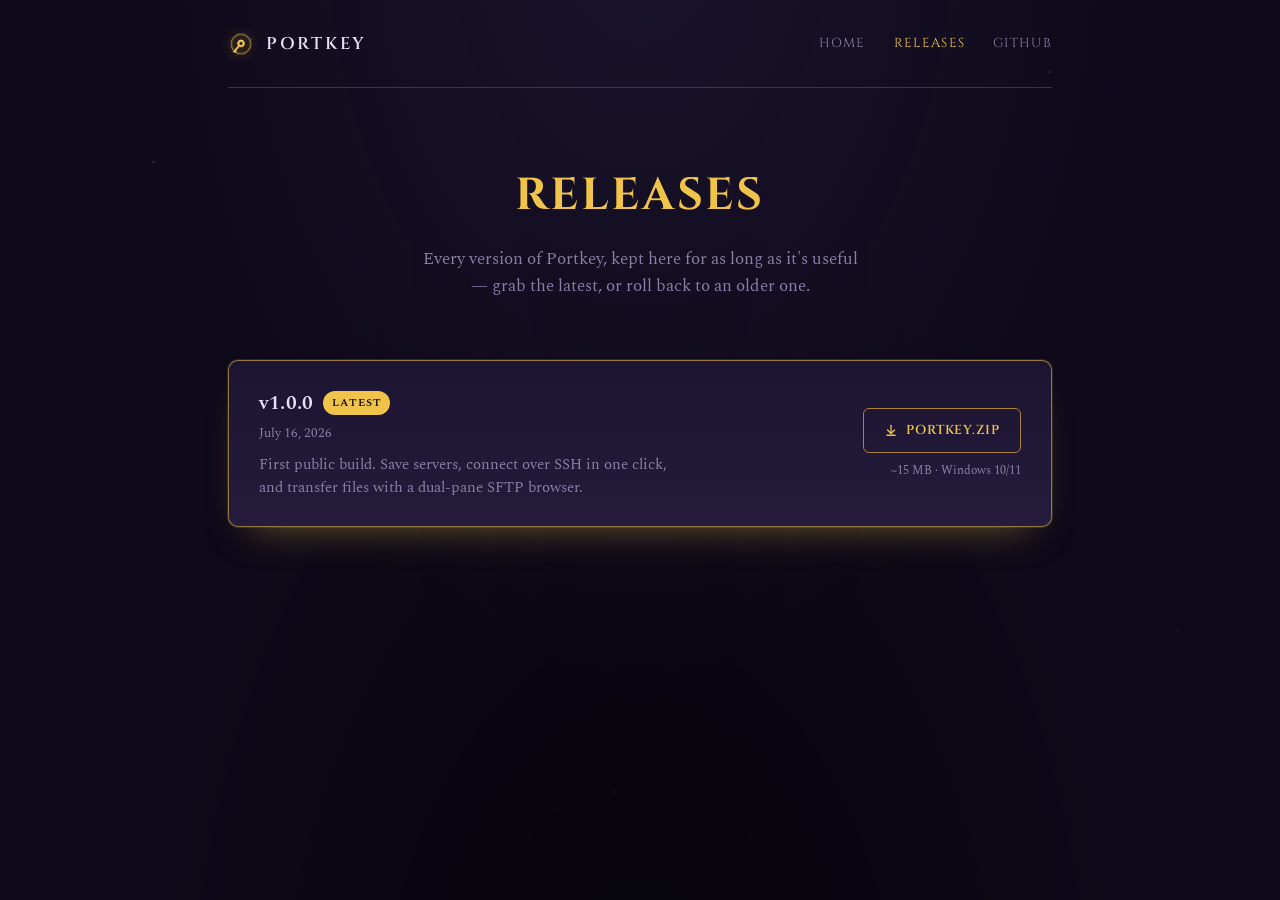
==== docs/releases.html @ 5dbdff90 "Add website: home page + all-versions releases page Minimal static site under docs/ for GitHub Pages" ====
<!doctype html>
<html lang="en">
<head>
<meta charset="utf-8">
<meta name="viewport" content="width=device-width, initial-scale=1">
<title>Releases — Portkey</title>
<meta name="description" content="Every released version of Portkey for Windows, with direct downloads.">
<link rel="icon" href="assets/icon.ico">
<link rel="stylesheet" href="assets/style.css">
</head>
<body>
<div class="wrap">

  <nav class="nav">
    <a class="nav__brand" href="index.html">
      <img src="assets/logo_header.png" alt="">
      <span class="nav__wordmark">Portkey</span>
    </a>
    <div class="nav__links">
      <a href="index.html">Home</a>
      <a href="releases.html" aria-current="page">Releases</a>
      <a href="https://github.com/GhostGeorge/portkey">GitHub</a>
    </div>
  </nav>

  <header class="page-head">
    <h1>Releases</h1>
    <p>Every version of Portkey, kept here for as long as it's useful — grab the latest, or roll back to an older one.</p>
  </header>

  <section class="release-list">

    <article class="release release--latest">
      <div class="release__info">
        <h2>v1.0.0 <span class="tag">Latest</span></h2>
        <p class="release__date">July 16, 2026</p>
        <p class="release__notes">First public build. Save servers, connect over SSH in one click, and transfer files with a dual-pane SFTP browser.</p>
      </div>
      <div class="release__action">
        <a class="btn-secondary" href="https://github.com/GhostGeorge/portkey/releases/download/v1.0.0/Portkey.zip" download>
          <svg viewBox="0 0 24 24" fill="none" stroke="currentColor" stroke-width="2.2" stroke-linecap="round" stroke-linejoin="round">
            <path d="M12 4v12"></path>
            <path d="M6 12l6 6 6-6"></path>
            <path d="M5 21h14"></path>
          </svg>
          Portkey.zip
        </a>
        <span class="release__size">~15 MB · Windows 10/11</span>
      </div>
    </article>

  </section>

</div>
</body>
</html>
---- docs/assets/style.css ----
/* Portkey site — shared styles. Palette lifted verbatim from portkey.pyw's
   BG_DARK / BG_PANEL / GOLD constants so the site reads as the same object
   as the app. */

@import url('https://fonts.googleapis.com/css2?family=Cinzel:wght@500;600;700&family=Spectral:ital,wght@0,400;0,500;0,600;1,400&display=swap');

:root {
  --bg-dark: #0f0a1a;
  --bg-panel: #1c1430;
  --bg-panel-light: #251c3d;
  --gold: #f0c44a;
  --gold-dim: #a9843a;
  --text-light: #e8e0f5;
  --text-muted: #8b7fa8;

  --font-display: 'Cinzel', 'Times New Roman', serif;
  --font-body: 'Spectral', Georgia, serif;

  --rule: rgba(240, 196, 74, 0.22);
  --max-width: 880px;
}

* {
  box-sizing: border-box;
}

html {
  color-scheme: dark;
}

body {
  margin: 0;
  background: var(--bg-dark);
  color: var(--text-light);
  font-family: var(--font-body);
  font-size: 17px;
  line-height: 1.6;
  -webkit-font-smoothing: antialiased;
  position: relative;
  min-height: 100vh;
}

/* Faint dust of light across the whole page — depth without a texture file */
body::before {
  content: '';
  position: fixed;
  inset: 0;
  pointer-events: none;
  z-index: 0;
  background-image:
    radial-gradient(1.5px 1.5px at 12% 18%, rgba(240, 196, 74, 0.35), transparent),
    radial-gradient(1.5px 1.5px at 82% 8%, rgba(240, 196, 74, 0.25), transparent),
    radial-gradient(1px 1px at 60% 32%, rgba(232, 224, 245, 0.25), transparent),
    radial-gradient(1.5px 1.5px at 30% 62%, rgba(240, 196, 74, 0.2), transparent),
    radial-gradient(1px 1px at 92% 70%, rgba(232, 224, 245, 0.2), transparent),
    radial-gradient(1.5px 1.5px at 48% 88%, rgba(240, 196, 74, 0.25), transparent),
    radial-gradient(1px 1px at 6% 92%, rgba(232, 224, 245, 0.18), transparent);
  background-repeat: no-repeat;
}

/* Deep vignette so edges recede into the dark */
body::after {
  content: '';
  position: fixed;
  inset: 0;
  pointer-events: none;
  z-index: 0;
  background: radial-gradient(ellipse at 50% -10%, rgba(37, 28, 61, 0.55), transparent 55%),
              radial-gradient(ellipse at 50% 120%, rgba(0, 0, 0, 0.6), transparent 60%);
}

a {
  color: var(--gold);
  text-decoration: none;
}

a:hover {
  text-decoration: underline;
  text-decoration-color: var(--gold-dim);
}

img {
  max-width: 100%;
  display: block;
}

/* ---------- layout shell ---------- */

.wrap {
  position: relative;
  z-index: 1;
  max-width: var(--max-width);
  margin: 0 auto;
  padding: 0 28px;
}

/* ---------- nav ---------- */

.nav {
  display: flex;
  align-items: center;
  justify-content: space-between;
  padding: 30px 0;
  border-bottom: 1px solid var(--rule);
}

.nav__brand {
  display: flex;
  align-items: center;
  gap: 12px;
  color: var(--text-light);
}

.nav__brand:hover {
  text-decoration: none;
}

.nav__brand img {
  width: 26px;
  height: 26px;
  filter: drop-shadow(0 0 6px rgba(240, 196, 74, 0.45));
}

.nav__wordmark {
  font-family: var(--font-display);
  font-weight: 600;
  font-size: 17px;
  letter-spacing: 0.16em;
  text-transform: uppercase;
}

.nav__links {
  display: flex;
  align-items: center;
  gap: 28px;
  font-family: var(--font-display);
  font-size: 13px;
  letter-spacing: 0.1em;
  text-transform: uppercase;
}

.nav__links a {
  color: var(--text-muted);
}

.nav__links a:hover,
.nav__links a[aria-current='page'] {
  color: var(--gold);
}

/* ---------- hero ---------- */

.hero {
  padding: 96px 0 64px;
  text-align: center;
  position: relative;
}

.hero__glyph {
  width: 96px;
  height: 96px;
  margin: 0 auto 28px;
  position: relative;
}

.hero__glyph img {
  width: 100%;
  height: 100%;
  animation: glow-pulse 4s ease-in-out infinite;
}

@keyframes glow-pulse {
  0%, 100% { filter: drop-shadow(0 0 14px rgba(240, 196, 74, 0.35)); }
  50%      { filter: drop-shadow(0 0 26px rgba(240, 196, 74, 0.6)); }
}

.hero h1 {
  font-family: var(--font-display);
  font-weight: 700;
  font-size: clamp(2.6rem, 6vw, 4.2rem);
  letter-spacing: 0.08em;
  text-transform: uppercase;
  margin: 0 0 18px;
  background: linear-gradient(180deg, #fbe4a0 0%, var(--gold) 55%, var(--gold-dim) 100%);
  -webkit-background-clip: text;
  background-clip: text;
  color: transparent;
}

.hero__tagline {
  font-style: italic;
  font-size: 1.2rem;
  color: var(--text-muted);
  max-width: 46ch;
  margin: 0 auto 44px;
}

/* ---------- download button ---------- */

.btn-download {
  position: relative;
  display: inline-flex;
  align-items: center;
  gap: 12px;
  font-family: var(--font-display);
  font-weight: 600;
  font-size: 15px;
  letter-spacing: 0.08em;
  text-transform: uppercase;
  color: var(--bg-dark);
  background: linear-gradient(180deg, #fbe4a0 0%, var(--gold) 100%);
  padding: 17px 34px;
  border-radius: 6px;
  box-shadow: 0 0 0 1px rgba(240, 196, 74, 0.5), 0 14px 32px -12px rgba(240, 196, 74, 0.55);
  overflow: hidden;
  transition: transform 0.2s ease, box-shadow 0.2s ease;
}

.btn-download:hover {
  text-decoration: none;
  transform: translateY(-2px);
  box-shadow: 0 0 0 1px rgba(240, 196, 74, 0.7), 0 18px 40px -10px rgba(240, 196, 74, 0.75);
}

.btn-download::after {
  content: '';
  position: absolute;
  top: 0;
  left: -60%;
  width: 40%;
  height: 100%;
  background: linear-gradient(120deg, transparent, rgba(255, 255, 255, 0.55), transparent);
  transform: skewX(-20deg);
  transition: left 0.6s ease;
}

.btn-download:hover::after {
  left: 130%;
}

.btn-download svg {
  width: 17px;
  height: 17px;
  flex-shrink: 0;
}

.hero__meta {
  margin-top: 18px;
  font-size: 13px;
  color: var(--text-muted);
  letter-spacing: 0.02em;
}

.hero__meta a {
  color: var(--text-muted);
  text-decoration: underline;
  text-decoration-color: rgba(139, 127, 168, 0.5);
}

.hero__meta a:hover {
  color: var(--gold);
  text-decoration-color: var(--gold-dim);
}

.hero__meta .sep {
  margin: 0 8px;
  color: var(--rule);
}

/* ---------- section rule ---------- */

.rule {
  border: none;
  height: 1px;
  margin: 0;
  background: linear-gradient(90deg, transparent, var(--rule) 20%, var(--rule) 80%, transparent);
}

/* ---------- features ---------- */

.features {
  padding: 72px 0;
  display: grid;
  grid-template-columns: repeat(2, 1fr);
  gap: 36px 48px;
}

.feature {
  display: flex;
  gap: 16px;
}

.feature__glyph {
  flex-shrink: 0;
  width: 34px;
  height: 34px;
  border: 1px solid var(--rule);
  border-radius: 50%;
  display: flex;
  align-items: center;
  justify-content: center;
  color: var(--gold);
  font-family: var(--font-display);
  font-size: 15px;
}

.feature h3 {
  font-family: var(--font-display);
  font-weight: 600;
  font-size: 14px;
  letter-spacing: 0.08em;
  text-transform: uppercase;
  color: var(--text-light);
  margin: 0 0 6px;
}

.feature p {
  margin: 0;
  color: var(--text-muted);
  font-size: 15px;
}

/* ---------- requirements strip ---------- */

.requirements {
  padding: 40px 0 88px;
  text-align: center;
  color: var(--text-muted);
  font-size: 14px;
}

.requirements strong {
  color: var(--text-light);
  font-weight: 600;
}

/* ---------- footer ---------- */

.footer {
  border-top: 1px solid var(--rule);
  padding: 28px 0 48px;
  display: flex;
  align-items: center;
  justify-content: space-between;
  font-size: 13px;
  color: var(--text-muted);
}

.footer a {
  color: var(--text-muted);
}

.footer a:hover {
  color: var(--gold);
}

/* ---------- releases page ---------- */

.page-head {
  padding: 72px 0 12px;
  text-align: center;
}

.page-head h1 {
  font-family: var(--font-display);
  font-weight: 700;
  font-size: clamp(2rem, 4.5vw, 2.8rem);
  letter-spacing: 0.06em;
  text-transform: uppercase;
  color: var(--gold);
  margin: 0 0 14px;
}

.page-head p {
  color: var(--text-muted);
  max-width: 50ch;
  margin: 0 auto;
}

.release-list {
  padding: 48px 0 96px;
  display: flex;
  flex-direction: column;
  gap: 22px;
}

.release {
  border: 1px solid var(--rule);
  background: linear-gradient(180deg, var(--bg-panel), var(--bg-panel-light));
  border-radius: 10px;
  padding: 26px 30px;
  display: flex;
  align-items: center;
  justify-content: space-between;
  gap: 24px;
}

.release--latest {
  border-color: rgba(240, 196, 74, 0.55);
  box-shadow: 0 0 0 1px rgba(240, 196, 74, 0.15), 0 20px 40px -24px rgba(240, 196, 74, 0.5);
}

.release__info h2 {
  font-family: var(--font-body);
  font-weight: 600;
  font-size: 1.25rem;
  letter-spacing: 0.01em;
  margin: 0 0 4px;
  color: var(--text-light);
  display: flex;
  align-items: center;
  gap: 10px;
}

.release__info h2 .tag {
  font-family: var(--font-body);
  font-size: 11px;
  font-weight: 600;
  letter-spacing: 0.08em;
  text-transform: uppercase;
  color: var(--bg-dark);
  background: var(--gold);
  padding: 3px 9px;
  border-radius: 999px;
}

.release__date {
  font-size: 13px;
  color: var(--text-muted);
  margin: 0 0 10px;
}

.release__notes {
  margin: 0;
  color: var(--text-muted);
  font-size: 14.5px;
  max-width: 52ch;
}

.release__action {
  flex-shrink: 0;
  text-align: right;
}

.btn-secondary {
  display: inline-flex;
  align-items: center;
  gap: 8px;
  font-family: var(--font-display);
  font-weight: 600;
  font-size: 13px;
  letter-spacing: 0.06em;
  text-transform: uppercase;
  color: var(--gold);
  border: 1px solid var(--gold-dim);
  padding: 11px 20px;
  border-radius: 6px;
  transition: border-color 0.2s ease, background 0.2s ease;
}

.btn-secondary:hover {
  text-decoration: none;
  border-color: var(--gold);
  background: rgba(240, 196, 74, 0.08);
}

.btn-secondary svg {
  width: 14px;
  height: 14px;
}

.release__size {
  display: block;
  margin-top: 8px;
  font-size: 12px;
  color: var(--text-muted);
}

/* ---------- responsive ---------- */

@media (max-width: 640px) {
  .wrap {
    padding: 0 20px;
  }

  .nav {
    flex-wrap: wrap;
    row-gap: 14px;
    padding: 22px 0;
  }

  .nav__links {
    gap: 16px;
    font-size: 12px;
  }

  .hero {
    padding: 64px 0 48px;
  }

  .features {
    grid-template-columns: 1fr;
    padding: 56px 0;
  }

  .release {
    flex-direction: column;
    align-items: flex-start;
    text-align: left;
  }

  .release__action {
    text-align: left;
    width: 100%;
  }

  .release__action .btn-secondary {
    width: 100%;
    justify-content: center;
  }

  .footer {
    flex-direction: column;
    gap: 10px;
    text-align: center;
  }
}
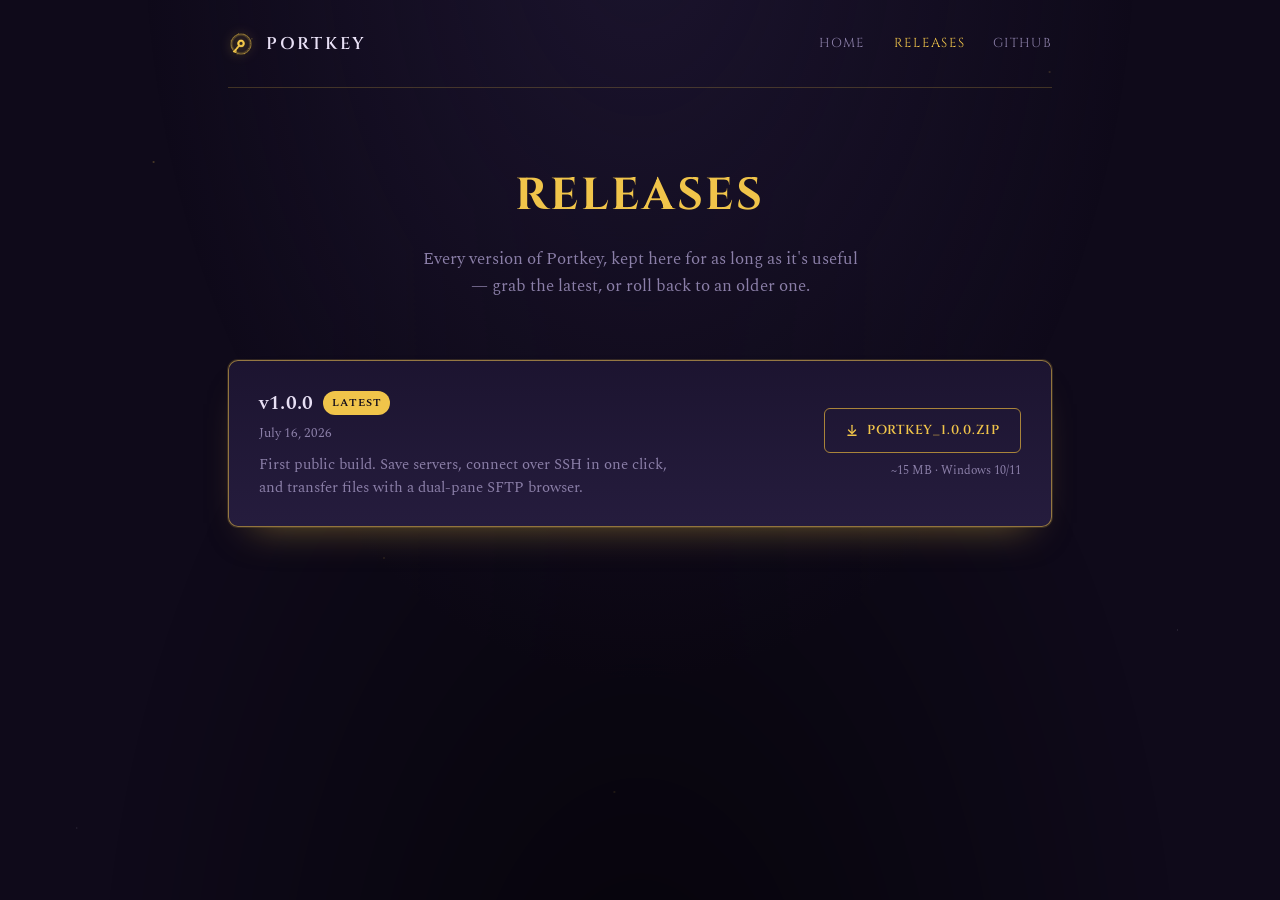
==== commit 346a7acc: "Fix download links to match the actual v1.0.0 asset filename The release was published with the asse" ====
--- a/docs/releases.html
+++ b/docs/releases.html
@@ -37,13 +37,13 @@
         <p class="release__notes">First public build. Save servers, connect over SSH in one click, and transfer files with a dual-pane SFTP browser.</p>
       </div>
       <div class="release__action">
-        <a class="btn-secondary" href="https://github.com/GhostGeorge/portkey/releases/download/v1.0.0/Portkey.zip" download>
+        <a class="btn-secondary" href="https://github.com/GhostGeorge/portkey/releases/download/v1.0.0/Portkey_1.0.0.zip" download>
           <svg viewBox="0 0 24 24" fill="none" stroke="currentColor" stroke-width="2.2" stroke-linecap="round" stroke-linejoin="round">
             <path d="M12 4v12"></path>
             <path d="M6 12l6 6 6-6"></path>
             <path d="M5 21h14"></path>
           </svg>
-          Portkey.zip
+          Portkey_1.0.0.zip
         </a>
         <span class="release__size">~15 MB · Windows 10/11</span>
       </div>
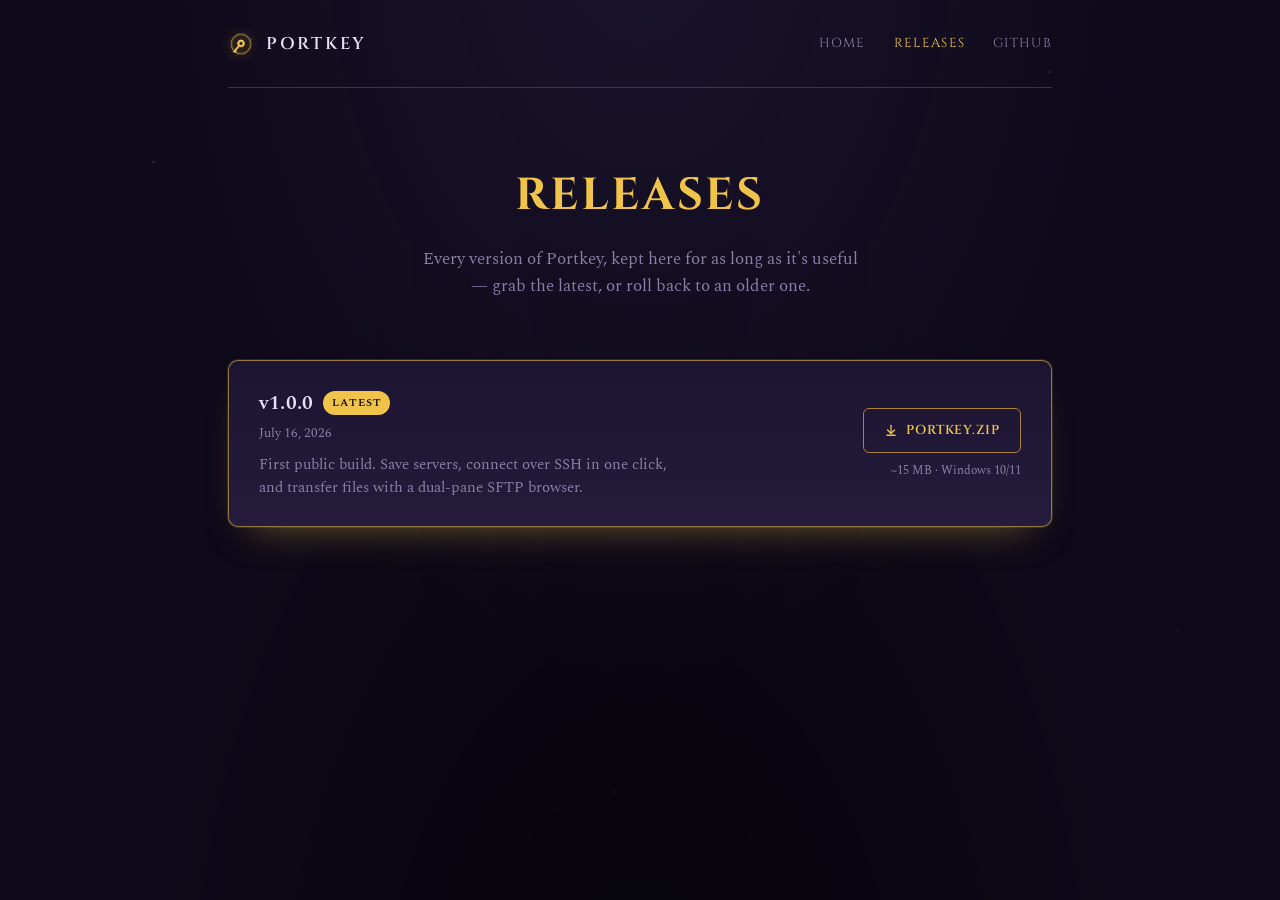
==== commit 4340986c: "Point download links back at Portkey.zip Release asset was renamed back to the plain Portkey.zip fil" ====
--- a/docs/releases.html
+++ b/docs/releases.html
@@ -37,13 +37,13 @@
         <p class="release__notes">First public build. Save servers, connect over SSH in one click, and transfer files with a dual-pane SFTP browser.</p>
       </div>
       <div class="release__action">
-        <a class="btn-secondary" href="https://github.com/GhostGeorge/portkey/releases/download/v1.0.0/Portkey_1.0.0.zip" download>
+        <a class="btn-secondary" href="https://github.com/GhostGeorge/portkey/releases/download/v1.0.0/Portkey.zip" download>
           <svg viewBox="0 0 24 24" fill="none" stroke="currentColor" stroke-width="2.2" stroke-linecap="round" stroke-linejoin="round">
             <path d="M12 4v12"></path>
             <path d="M6 12l6 6 6-6"></path>
             <path d="M5 21h14"></path>
           </svg>
-          Portkey_1.0.0.zip
+          Portkey.zip
         </a>
         <span class="release__size">~15 MB · Windows 10/11</span>
       </div>
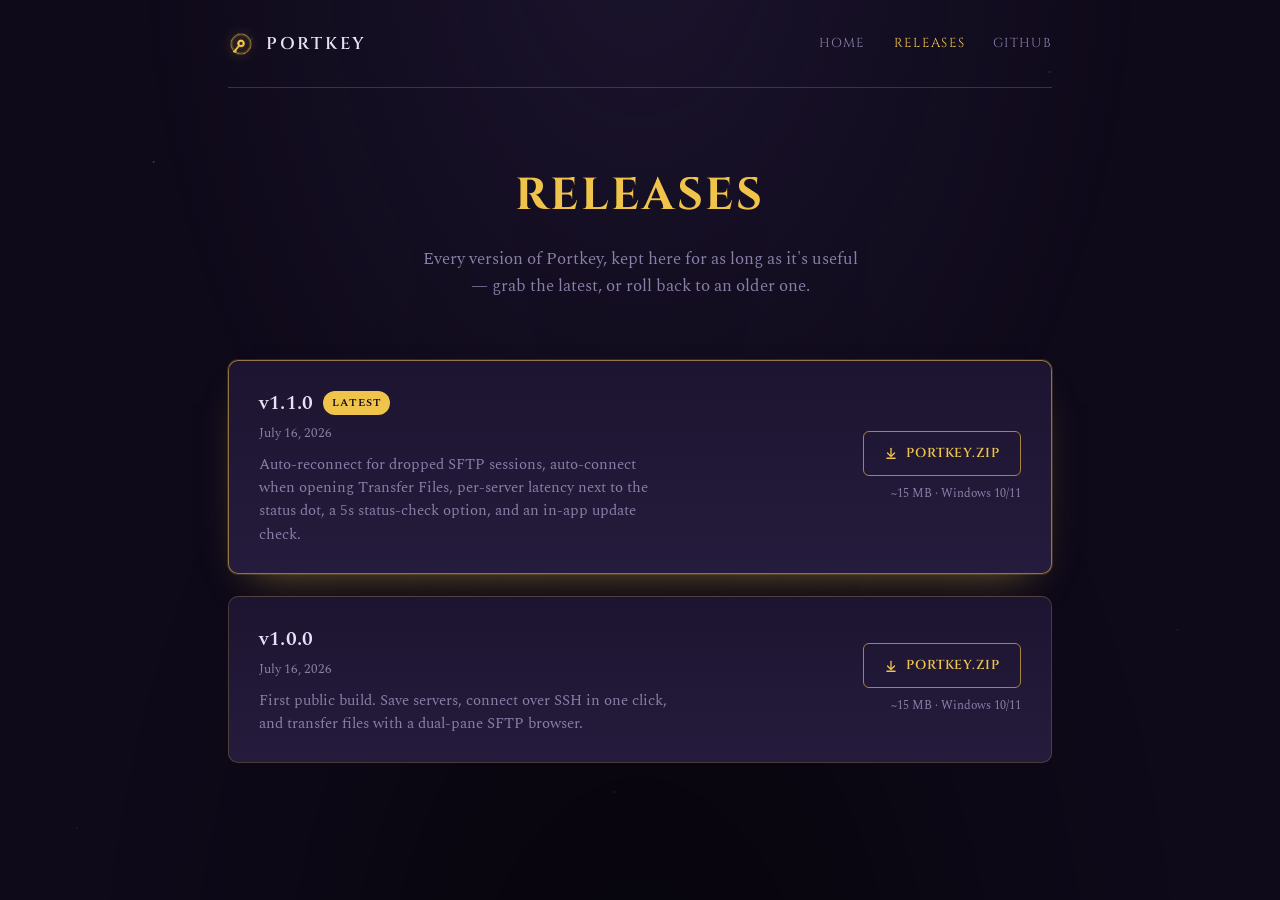
==== commit b8e556a4: "List v1.1.0 on the website Home page CTA and releases page now point at v1.1.0 as latest, with v1.0." ====
--- a/docs/releases.html
+++ b/docs/releases.html
@@ -32,7 +32,26 @@
 
     <article class="release release--latest">
       <div class="release__info">
-        <h2>v1.0.0 <span class="tag">Latest</span></h2>
+        <h2>v1.1.0 <span class="tag">Latest</span></h2>
+        <p class="release__date">July 16, 2026</p>
+        <p class="release__notes">Auto-reconnect for dropped SFTP sessions, auto-connect when opening Transfer Files, per-server latency next to the status dot, a 5s status-check option, and an in-app update check.</p>
+      </div>
+      <div class="release__action">
+        <a class="btn-secondary" href="https://github.com/GhostGeorge/portkey/releases/download/v1.1.0/Portkey.zip" download>
+          <svg viewBox="0 0 24 24" fill="none" stroke="currentColor" stroke-width="2.2" stroke-linecap="round" stroke-linejoin="round">
+            <path d="M12 4v12"></path>
+            <path d="M6 12l6 6 6-6"></path>
+            <path d="M5 21h14"></path>
+          </svg>
+          Portkey.zip
+        </a>
+        <span class="release__size">~15 MB · Windows 10/11</span>
+      </div>
+    </article>
+
+    <article class="release">
+      <div class="release__info">
+        <h2>v1.0.0</h2>
         <p class="release__date">July 16, 2026</p>
         <p class="release__notes">First public build. Save servers, connect over SSH in one click, and transfer files with a dual-pane SFTP browser.</p>
       </div>
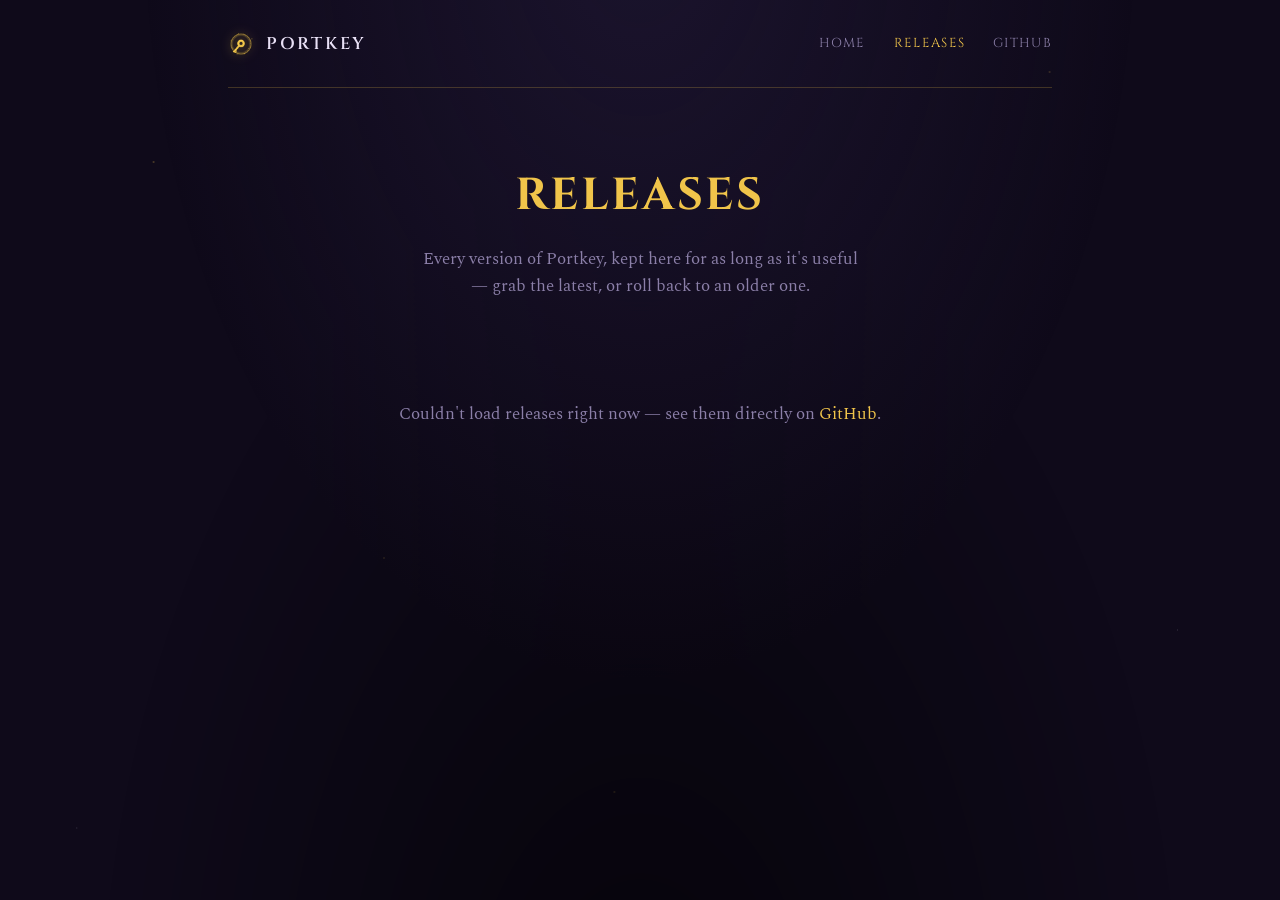
==== commit 79b1f737: "Make the releases page and download link fetch live from GitHub Both pages now pull release data cli" ====
--- a/docs/releases.html
+++ b/docs/releases.html
@@ -7,6 +7,7 @@
 <meta name="description" content="Every released version of Portkey for Windows, with direct downloads.">
 <link rel="icon" href="assets/icon.ico">
 <link rel="stylesheet" href="assets/style.css">
+<script src="assets/releases.js" defer></script>
 </head>
 <body>
 <div class="wrap">
@@ -28,46 +29,8 @@
     <p>Every version of Portkey, kept here for as long as it's useful — grab the latest, or roll back to an older one.</p>
   </header>
 
-  <section class="release-list">
-
-    <article class="release release--latest">
-      <div class="release__info">
-        <h2>v1.1.0 <span class="tag">Latest</span></h2>
-        <p class="release__date">July 16, 2026</p>
-        <p class="release__notes">Auto-reconnect for dropped SFTP sessions, auto-connect when opening Transfer Files, per-server latency next to the status dot, a 5s status-check option, and an in-app update check.</p>
-      </div>
-      <div class="release__action">
-        <a class="btn-secondary" href="https://github.com/GhostGeorge/portkey/releases/download/v1.1.0/Portkey.zip" download>
-          <svg viewBox="0 0 24 24" fill="none" stroke="currentColor" stroke-width="2.2" stroke-linecap="round" stroke-linejoin="round">
-            <path d="M12 4v12"></path>
-            <path d="M6 12l6 6 6-6"></path>
-            <path d="M5 21h14"></path>
-          </svg>
-          Portkey.zip
-        </a>
-        <span class="release__size">~15 MB · Windows 10/11</span>
-      </div>
-    </article>
-
-    <article class="release">
-      <div class="release__info">
-        <h2>v1.0.0</h2>
-        <p class="release__date">July 16, 2026</p>
-        <p class="release__notes">First public build. Save servers, connect over SSH in one click, and transfer files with a dual-pane SFTP browser.</p>
-      </div>
-      <div class="release__action">
-        <a class="btn-secondary" href="https://github.com/GhostGeorge/portkey/releases/download/v1.0.0/Portkey.zip" download>
-          <svg viewBox="0 0 24 24" fill="none" stroke="currentColor" stroke-width="2.2" stroke-linecap="round" stroke-linejoin="round">
-            <path d="M12 4v12"></path>
-            <path d="M6 12l6 6 6-6"></path>
-            <path d="M5 21h14"></path>
-          </svg>
-          Portkey.zip
-        </a>
-        <span class="release__size">~15 MB · Windows 10/11</span>
-      </div>
-    </article>
-
+  <section class="release-list" id="release-list">
+    <p class="release-status">Loading releases…</p>
   </section>
 
 </div>
--- a/docs/assets/style.css
+++ b/docs/assets/style.css
@@ -384,6 +384,16 @@
   gap: 22px;
 }
 
+.release-status {
+  text-align: center;
+  color: var(--text-muted);
+  padding: 24px 0;
+}
+
+.release-status a {
+  color: var(--gold);
+}
+
 .release {
   border: 1px solid var(--rule);
   background: linear-gradient(180deg, var(--bg-panel), var(--bg-panel-light));
